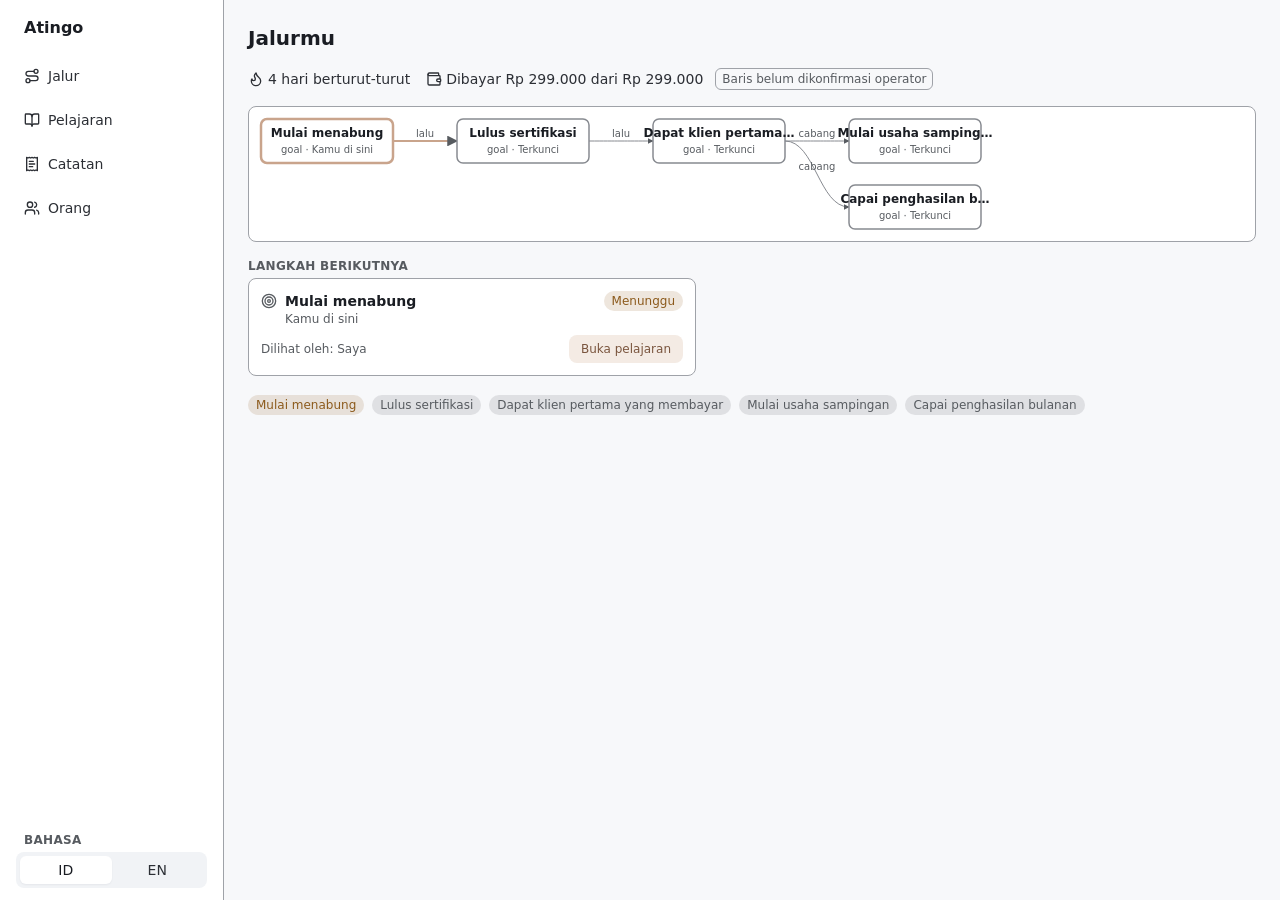
==== index.html @ 989e79dd "staging: atingo main f391da5 2026-10-19T22:36:51+07:00" ====
<!doctype html>
<html lang="id">
  <head>
    <meta charset="UTF-8" />
    <meta name="viewport" content="width=device-width, initial-scale=1.0, viewport-fit=cover" />
    <meta name="theme-color" content="#1f2226" />
    <link rel="manifest" href="/manifest.webmanifest" />
    <link rel="icon" href="/favicon.svg" type="image/svg+xml" />
    <link rel="apple-touch-icon" href="/icons/icon-192.png" />
    <title>Atingo</title>
    <script type="module" crossorigin src="/assets/index-CVxpP7HZ.js"></script>
    <link rel="stylesheet" crossorigin href="/assets/index-AgLgPzCb.css">
  </head>
  <body>
    <div id="root"></div>
  </body>
</html>
---- assets/index-AgLgPzCb.css ----
/*! tailwindcss v4.3.3 | MIT License | https://tailwindcss.com */@layer properties{@supports (((-webkit-hyphens:none)) and (not (margin-trim:inline))) or ((-moz-orient:inline) and (not (color:rgb(from red r g b)))){*,:before,:after,::backdrop{--tw-rotate-x:initial;--tw-rotate-y:initial;--tw-rotate-z:initial;--tw-skew-x:initial;--tw-skew-y:initial;--tw-pan-x:initial;--tw-pan-y:initial;--tw-pinch-zoom:initial;--tw-divide-y-reverse:0;--tw-border-style:solid;--tw-font-weight:initial;--tw-tracking:initial;--tw-ordinal:initial;--tw-slashed-zero:initial;--tw-numeric-figure:initial;--tw-numeric-spacing:initial;--tw-numeric-fraction:initial;--tw-shadow:0 0 #0000;--tw-shadow-color:initial;--tw-shadow-alpha:100%;--tw-inset-shadow:0 0 #0000;--tw-inset-shadow-color:initial;--tw-inset-shadow-alpha:100%;--tw-ring-color:initial;--tw-ring-shadow:0 0 #0000;--tw-inset-ring-color:initial;--tw-inset-ring-shadow:0 0 #0000;--tw-ring-inset:initial;--tw-ring-offset-width:0px;--tw-ring-offset-color:#fff;--tw-ring-offset-shadow:0 0 #0000;--tw-outline-style:solid;--tw-blur:initial;--tw-brightness:initial;--tw-contrast:initial;--tw-grayscale:initial;--tw-hue-rotate:initial;--tw-invert:initial;--tw-opacity:initial;--tw-saturate:initial;--tw-sepia:initial;--tw-drop-shadow:initial;--tw-drop-shadow-color:initial;--tw-drop-shadow-alpha:100%;--tw-drop-shadow-size:initial;--tw-duration:initial;--tw-translate-x:0;--tw-translate-y:0;--tw-translate-z:0}}}@layer theme{:root,:host{--font-sans:-apple-system, BlinkMacSystemFont, "Segoe UI", Roboto, "Helvetica Neue", "Noto Sans", Arial, sans-serif, "Apple Color Emoji", "Segoe UI Emoji", "Segoe UI Symbol", "Noto Color Emoji";--font-mono:ui-monospace, SFMono-Regular, Menlo, Monaco, Consolas, "Liberation Mono", "Courier New", monospace;--color-red-500:oklch(63.7% .237 25.331);--color-blue-500:oklch(62.3% .214 259.815);--color-white:#fff;--spacing:.25rem;--container-xs:20rem;--container-sm:24rem;--container-md:28rem;--container-lg:32rem;--text-xs:.75rem;--text-xs--line-height:calc(1 / .75);--text-sm:.875rem;--text-sm--line-height:calc(1.25 / .875);--text-base:1rem;--text-base--line-height: 1.5 ;--text-lg:1.125rem;--text-lg--line-height:calc(1.75 / 1.125);--text-xl:1.25rem;--text-xl--line-height:calc(1.75 / 1.25);--font-weight-normal:400;--font-weight-medium:500;--font-weight-semibold:600;--tracking-wide:.025em;--animate-pulse:pulse 2s cubic-bezier(.4, 0, .6, 1) infinite;--default-transition-duration:.15s;--default-transition-timing-function:cubic-bezier(.4, 0, .2, 1);--default-font-family:var(--font-sans);--default-mono-font-family:var(--font-mono);--color-ax-ground:var(--ax-ground);--color-ax-surface:var(--ax-surface);--color-ax-surface-2:var(--ax-surface-2);--color-ax-ink:var(--ax-ink);--color-ax-ink-2:var(--ax-ink-2);--color-ax-ink-3:var(--ax-ink-3);--color-ax-accent:var(--ax-accent);--color-ax-accent-strong:var(--ax-accent-strong);--color-ax-accent-soft:var(--ax-accent-soft);--color-ax-accent-text:var(--ax-accent-text);--color-ax-on-accent:var(--ax-on-accent);--color-ax-focus-ring:var(--ax-focus-ring);--color-ax-border:var(--ax-border);--color-ax-border-strong:var(--ax-border-strong);--color-ax-ok:var(--ax-ok);--color-ax-warn:var(--ax-warn);--color-ax-err:var(--ax-err);--color-ax-warn-tonal:var(--ax-warn-tonal);--color-ax-err-tonal:var(--ax-err-tonal);--color-ax-masked:var(--ax-masked);--radius-ax-md:var(--ax-radius-md);--radius-ax-lg:var(--ax-radius-lg);--radius-ax-xl:var(--ax-radius-xl);--radius-ax-full:var(--ax-radius-full)}}@layer base{*,:after,:before,::backdrop{box-sizing:border-box;border:0 solid;margin:0;padding:0}::file-selector-button{box-sizing:border-box;border:0 solid;margin:0;padding:0}html,:host{-webkit-text-size-adjust:100%;-moz-tab-size:4;tab-size:4;line-height:1.5;font-family:var(--default-font-family,-apple-system, BlinkMacSystemFont, "Segoe UI", Roboto, "Helvetica Neue", "Noto Sans", Arial, sans-serif, "Apple Color Emoji", "Segoe UI Emoji", "Segoe UI Symbol", "Noto Color Emoji");font-feature-settings:var(--default-font-feature-settings,normal);font-variation-settings:var(--default-font-variation-settings,normal);-webkit-tap-highlight-color:transparent}hr{height:0;color:inherit;border-top-width:1px}abbr:where([title]){-webkit-text-decoration:underline dotted;text-decoration:underline dotted}h1,h2,h3,h4,h5,h6{font-size:inherit;font-weight:inherit}a{color:inherit;-webkit-text-decoration:inherit;text-decoration:inherit}b,strong{font-weight:bolder}code,kbd,samp,pre{font-family:var(--default-mono-font-family,ui-monospace, SFMono-Regular, Menlo, Monaco, Consolas, "Liberation Mono", "Courier New", monospace);font-feature-settings:var(--default-mono-font-feature-settings,normal);font-variation-settings:var(--default-mono-font-variation-settings,normal);font-size:1em}small{font-size:80%}sub,sup{vertical-align:baseline;font-size:75%;line-height:0;position:relative}sub{bottom:-.25em}sup{top:-.5em}table{text-indent:0;border-color:inherit;border-collapse:collapse}:-moz-focusring:where(:not(iframe)){outline:auto}progress{vertical-align:baseline}summary{display:list-item}ol,ul,menu{list-style:none}img,svg,video,canvas,audio,iframe,embed,object{vertical-align:middle;display:block}img,video{max-width:100%;height:auto}button,input,select,optgroup,textarea{font:inherit;font-feature-settings:inherit;font-variation-settings:inherit;letter-spacing:inherit;color:inherit;opacity:1;background-color:#0000;border-radius:0}::file-selector-button{font:inherit;font-feature-settings:inherit;font-variation-settings:inherit;letter-spacing:inherit;color:inherit;opacity:1;background-color:#0000;border-radius:0}:where(select:is([multiple],[size])) optgroup{font-weight:bolder}:where(select:is([multiple],[size])) optgroup option{padding-inline-start:20px}::file-selector-button{margin-inline-end:4px}::placeholder{opacity:1}@supports (not ((-webkit-appearance:-apple-pay-button))) or (contain-intrinsic-size:1px){::placeholder{color:currentColor}@supports (color:color-mix(in lab,red,red)){::placeholder{color:color-mix(in oklab,currentcolor 50%,transparent)}}}textarea{resize:vertical}::-webkit-search-decoration{-webkit-appearance:none}::-webkit-date-and-time-value{min-height:1lh;text-align:inherit}::-webkit-datetime-edit{display:inline-flex}::-webkit-datetime-edit-fields-wrapper{padding:0}::-webkit-datetime-edit{padding-block:0}::-webkit-datetime-edit-year-field{padding-block:0}::-webkit-datetime-edit-month-field{padding-block:0}::-webkit-datetime-edit-day-field{padding-block:0}::-webkit-datetime-edit-hour-field{padding-block:0}::-webkit-datetime-edit-minute-field{padding-block:0}::-webkit-datetime-edit-second-field{padding-block:0}::-webkit-datetime-edit-millisecond-field{padding-block:0}::-webkit-datetime-edit-meridiem-field{padding-block:0}::-webkit-calendar-picker-indicator{line-height:1}:-moz-ui-invalid{box-shadow:none}button,input:where([type=button],[type=reset],[type=submit]){-webkit-appearance:button;-moz-appearance:button;appearance:button}::file-selector-button{-webkit-appearance:button;-moz-appearance:button;appearance:button}::-webkit-inner-spin-button{height:auto}::-webkit-outer-spin-button{height:auto}[hidden]:where(:not([hidden=until-found])){display:none!important}}@layer components;@layer utilities{.pointer-events-none{pointer-events:none}.sr-only{clip-path:inset(50%);white-space:nowrap;border-width:0;width:1px;height:1px;margin:-1px;padding:0;position:absolute;overflow:hidden}.absolute{position:absolute}.fixed{position:fixed}.relative{position:relative}.static{position:static}.inset-0{top:0;right:0;bottom:0;left:0}.inset-x-0{inset-inline:0}.inset-y-0{inset-block:0}.top-4{top:calc(var(--spacing) * 4)}.right-0{right:0}.right-1\.5{right:calc(var(--spacing) * 1.5)}.right-2{right:calc(var(--spacing) * 2)}.right-4{right:calc(var(--spacing) * 4)}.bottom-0{bottom:0}.left-2{left:calc(var(--spacing) * 2)}.z-\[998\]{z-index:998}.z-\[999\]{z-index:999}.z-\[1000\]{z-index:1000}.z-\[1100\]{z-index:1100}.container{width:100%}@media (min-width:40rem){.container{max-width:40rem}}@media (min-width:48rem){.container{max-width:48rem}}@media (min-width:64rem){.container{max-width:64rem}}@media (min-width:80rem){.container{max-width:80rem}}@media (min-width:96rem){.container{max-width:96rem}}.m-0{margin:0}.-mx-1{margin-inline:calc(var(--spacing) * -1)}.my-1{margin-block:var(--spacing)}.mt-0\.5{margin-top:calc(var(--spacing) * .5)}.mt-2{margin-top:calc(var(--spacing) * 2)}.mt-3{margin-top:calc(var(--spacing) * 3)}.mt-auto{margin-top:auto}.mb-1{margin-bottom:var(--spacing)}.mb-2{margin-bottom:calc(var(--spacing) * 2)}.mb-3{margin-bottom:calc(var(--spacing) * 3)}.ml-2{margin-left:calc(var(--spacing) * 2)}.ml-auto{margin-left:auto}.block{display:block}.contents{display:contents}.flex{display:flex}.grid{display:grid}.inline-flex{display:inline-flex}.table{display:table}.size-6{width:calc(var(--spacing) * 6);height:calc(var(--spacing) * 6)}.h-2{height:calc(var(--spacing) * 2)}.h-3{height:calc(var(--spacing) * 3)}.h-3\.5{height:calc(var(--spacing) * 3.5)}.h-4{height:calc(var(--spacing) * 4)}.h-5{height:calc(var(--spacing) * 5)}.h-6{height:calc(var(--spacing) * 6)}.h-7{height:calc(var(--spacing) * 7)}.h-8{height:calc(var(--spacing) * 8)}.h-10{height:calc(var(--spacing) * 10)}.h-\[var\(--ax-control-h\)\]{height:var(--ax-control-h)}.h-\[var\(--ax-control-h-lg\)\]{height:var(--ax-control-h-lg)}.h-\[var\(--ax-control-h-sm\)\]{height:var(--ax-control-h-sm)}.h-auto{height:auto}.h-dvh{height:100dvh}.h-full{height:100%}.h-px{height:1px}.max-h-64{max-height:calc(var(--spacing) * 64)}.max-h-96{max-height:calc(var(--spacing) * 96)}.max-h-\[70dvh\]{max-height:70dvh}.max-h-\[85dvh\]{max-height:85dvh}.min-h-0{min-height:0}.min-h-8{min-height:calc(var(--spacing) * 8)}.min-h-10{min-height:calc(var(--spacing) * 10)}.min-h-12{min-height:calc(var(--spacing) * 12)}.min-h-14{min-height:calc(var(--spacing) * 14)}.w-1\/2{width:50%}.w-1\/3{width:33.3333%}.w-2{width:calc(var(--spacing) * 2)}.w-3{width:calc(var(--spacing) * 3)}.w-3\.5{width:calc(var(--spacing) * 3.5)}.w-4{width:calc(var(--spacing) * 4)}.w-5{width:calc(var(--spacing) * 5)}.w-7{width:calc(var(--spacing) * 7)}.w-8{width:calc(var(--spacing) * 8)}.w-10{width:calc(var(--spacing) * 10)}.w-11{width:calc(var(--spacing) * 11)}.w-32{width:calc(var(--spacing) * 32)}.w-56{width:calc(var(--spacing) * 56)}.w-\[400px\]{width:400px}.w-\[420px\]{width:420px}.w-\[var\(--ax-control-h\)\]{width:var(--ax-control-h)}.w-\[var\(--ax-control-h-sm\)\]{width:var(--ax-control-h-sm)}.w-fit{width:fit-content}.w-full{width:100%}.max-w-\[85vw\]{max-width:85vw}.max-w-full{max-width:100%}.max-w-lg{max-width:var(--container-lg)}.max-w-md{max-width:var(--container-md)}.max-w-none{max-width:none}.max-w-sm{max-width:var(--container-sm)}.max-w-xs{max-width:var(--container-xs)}.min-w-0{min-width:0}.min-w-12{min-width:calc(var(--spacing) * 12)}.min-w-\[8rem\]{min-width:8rem}.min-w-\[10rem\]{min-width:10rem}.min-w-\[80px\]{min-width:80px}.min-w-\[640px\]{min-width:640px}.flex-1{flex:1}.shrink-0{flex-shrink:0}.border-collapse{border-collapse:collapse}.transform{transform:var(--tw-rotate-x,) var(--tw-rotate-y,) var(--tw-rotate-z,) var(--tw-skew-x,) var(--tw-skew-y,)}.animate-pulse{animation:var(--animate-pulse)}.cursor-default{cursor:default}.cursor-pointer{cursor:pointer}.touch-pan-y{--tw-pan-y:pan-y;touch-action:var(--tw-pan-x,) var(--tw-pan-y,) var(--tw-pinch-zoom,)}.resize{resize:both}.list-decimal{list-style-type:decimal}.list-disc{list-style-type:disc}.list-none{list-style-type:none}.grid-cols-1{grid-template-columns:repeat(1,minmax(0,1fr))}.grid-cols-2{grid-template-columns:repeat(2,minmax(0,1fr))}.grid-cols-\[max-content_1fr\]{grid-template-columns:max-content 1fr}.flex-col{flex-direction:column}.flex-row{flex-direction:row}.flex-wrap{flex-wrap:wrap}.items-baseline{align-items:baseline}.items-center{align-items:center}.items-start{align-items:flex-start}.justify-between{justify-content:space-between}.justify-center{justify-content:center}.justify-end{justify-content:flex-end}.gap-0\.5{gap:calc(var(--spacing) * .5)}.gap-1{gap:var(--spacing)}.gap-2{gap:calc(var(--spacing) * 2)}.gap-3{gap:calc(var(--spacing) * 3)}.gap-4{gap:calc(var(--spacing) * 4)}.gap-x-2{column-gap:calc(var(--spacing) * 2)}.gap-x-3{column-gap:calc(var(--spacing) * 3)}.gap-x-4{column-gap:calc(var(--spacing) * 4)}.gap-y-1{row-gap:var(--spacing)}:where(.divide-y>:not(:last-child)){--tw-divide-y-reverse:0;border-bottom-style:var(--tw-border-style);border-top-style:var(--tw-border-style);border-top-width:calc(1px * var(--tw-divide-y-reverse));border-bottom-width:calc(1px * calc(1 - var(--tw-divide-y-reverse)))}:where(.divide-ax-border>:not(:last-child)){border-color:var(--color-ax-border)}.self-start{align-self:flex-start}.truncate{text-overflow:ellipsis;white-space:nowrap;overflow:hidden}.overflow-auto{overflow:auto}.overflow-hidden{overflow:hidden}.overflow-x-auto{overflow-x:auto}.overflow-y-auto{overflow-y:auto}.rounded-ax-full{border-radius:var(--radius-ax-full)}.rounded-ax-lg{border-radius:var(--radius-ax-lg)}.rounded-ax-md{border-radius:var(--radius-ax-md)}.rounded-ax-xl{border-radius:var(--radius-ax-xl)}.rounded-full{border-radius:3.40282e38px}.rounded-t-ax-xl{border-top-left-radius:var(--radius-ax-xl);border-top-right-radius:var(--radius-ax-xl)}.border{border-style:var(--tw-border-style);border-width:1px}.border-2{border-style:var(--tw-border-style);border-width:2px}.border-t{border-top-style:var(--tw-border-style);border-top-width:1px}.border-r{border-right-style:var(--tw-border-style);border-right-width:1px}.border-b{border-bottom-style:var(--tw-border-style);border-bottom-width:1px}.border-l{border-left-style:var(--tw-border-style);border-left-width:1px}.border-dashed{--tw-border-style:dashed;border-style:dashed}.border-ax-accent{border-color:var(--color-ax-accent)}.border-ax-border{border-color:var(--color-ax-border)}.border-ax-border-strong{border-color:var(--color-ax-border-strong)}.border-ax-err{border-color:var(--color-ax-err)}.border-ax-ok{border-color:var(--color-ax-ok)}.border-ax-warn{border-color:var(--color-ax-warn)}.border-transparent{border-color:#0000}.bg-ax-accent{background-color:var(--color-ax-accent)}.bg-ax-accent-soft{background-color:var(--color-ax-accent-soft)}.bg-ax-border{background-color:var(--color-ax-border)}.bg-ax-err{background-color:var(--color-ax-err)}.bg-ax-err-tonal{background-color:var(--color-ax-err-tonal)}.bg-ax-err\/15{background-color:var(--color-ax-err)}@supports (color:color-mix(in lab,red,red)){.bg-ax-err\/15{background-color:color-mix(in oklab,var(--color-ax-err) 15%,transparent)}}.bg-ax-ground{background-color:var(--color-ax-ground)}.bg-ax-ink,.bg-ax-ink\/40{background-color:var(--color-ax-ink)}@supports (color:color-mix(in lab,red,red)){.bg-ax-ink\/40{background-color:color-mix(in oklab,var(--color-ax-ink) 40%,transparent)}}.bg-ax-masked\/15{background-color:var(--color-ax-masked)}@supports (color:color-mix(in lab,red,red)){.bg-ax-masked\/15{background-color:color-mix(in oklab,var(--color-ax-masked) 15%,transparent)}}.bg-ax-ok\/15{background-color:var(--color-ax-ok)}@supports (color:color-mix(in lab,red,red)){.bg-ax-ok\/15{background-color:color-mix(in oklab,var(--color-ax-ok) 15%,transparent)}}.bg-ax-surface{background-color:var(--color-ax-surface)}.bg-ax-surface-2{background-color:var(--color-ax-surface-2)}.bg-ax-warn-tonal{background-color:var(--color-ax-warn-tonal)}.bg-ax-warn\/15{background-color:var(--color-ax-warn)}@supports (color:color-mix(in lab,red,red)){.bg-ax-warn\/15{background-color:color-mix(in oklab,var(--color-ax-warn) 15%,transparent)}}.bg-blue-500{background-color:var(--color-blue-500)}.bg-red-500{background-color:var(--color-red-500)}.bg-transparent{background-color:#0000}.fill-ax-accent{fill:var(--color-ax-accent)}.fill-ax-border-strong{fill:var(--color-ax-border-strong)}.fill-ax-ink{fill:var(--color-ax-ink)}.fill-ax-ink-2{fill:var(--color-ax-ink-2)}.fill-ax-ink-3{fill:var(--color-ax-ink-3)}.fill-ax-surface{fill:var(--color-ax-surface)}.fill-current{fill:currentColor}.fill-none{fill:none}.stroke-ax-accent{stroke:var(--color-ax-accent)}.stroke-ax-border{stroke:var(--color-ax-border)}.stroke-ax-border-strong{stroke:var(--color-ax-border-strong)}.stroke-ax-ink-2{stroke:var(--color-ax-ink-2)}.stroke-ax-ink-3{stroke:var(--color-ax-ink-3)}.object-cover{object-fit:cover}.p-0{padding:0}.p-0\.5{padding:calc(var(--spacing) * .5)}.p-1{padding:var(--spacing)}.p-2{padding:calc(var(--spacing) * 2)}.p-3{padding:calc(var(--spacing) * 3)}.p-4{padding:calc(var(--spacing) * 4)}.p-6{padding:calc(var(--spacing) * 6)}.px-1{padding-inline:var(--spacing)}.px-1\.5{padding-inline:calc(var(--spacing) * 1.5)}.px-2{padding-inline:calc(var(--spacing) * 2)}.px-3{padding-inline:calc(var(--spacing) * 3)}.px-4{padding-inline:calc(var(--spacing) * 4)}.px-6{padding-inline:calc(var(--spacing) * 6)}.py-0\.5{padding-block:calc(var(--spacing) * .5)}.py-1{padding-block:var(--spacing)}.py-1\.5{padding-block:calc(var(--spacing) * 1.5)}.py-2{padding-block:calc(var(--spacing) * 2)}.py-6{padding-block:calc(var(--spacing) * 6)}.pt-1{padding-top:var(--spacing)}.pt-2{padding-top:calc(var(--spacing) * 2)}.pt-\[env\(safe-area-inset-top\)\]{padding-top:env(safe-area-inset-top)}.pr-2{padding-right:calc(var(--spacing) * 2)}.pr-8{padding-right:calc(var(--spacing) * 8)}.pr-11{padding-right:calc(var(--spacing) * 11)}.pr-20{padding-right:calc(var(--spacing) * 20)}.pb-4{padding-bottom:calc(var(--spacing) * 4)}.pb-\[env\(safe-area-inset-bottom\)\]{padding-bottom:env(safe-area-inset-bottom)}.pl-2{padding-left:calc(var(--spacing) * 2)}.pl-3{padding-left:calc(var(--spacing) * 3)}.pl-5{padding-left:calc(var(--spacing) * 5)}.pl-8{padding-left:calc(var(--spacing) * 8)}.text-center{text-align:center}.text-left{text-align:left}.text-right{text-align:right}.font-mono{font-family:var(--font-mono)}.text-base{font-size:var(--text-base);line-height:var(--tw-leading,var(--text-base--line-height))}.text-lg{font-size:var(--text-lg);line-height:var(--tw-leading,var(--text-lg--line-height))}.text-sm{font-size:var(--text-sm);line-height:var(--tw-leading,var(--text-sm--line-height))}.text-xl{font-size:var(--text-xl);line-height:var(--tw-leading,var(--text-xl--line-height))}.text-xs{font-size:var(--text-xs);line-height:var(--tw-leading,var(--text-xs--line-height))}.text-\[9px\]{font-size:9px}.text-\[10px\]{font-size:10px}.font-medium{--tw-font-weight:var(--font-weight-medium);font-weight:var(--font-weight-medium)}.font-normal{--tw-font-weight:var(--font-weight-normal);font-weight:var(--font-weight-normal)}.font-semibold{--tw-font-weight:var(--font-weight-semibold);font-weight:var(--font-weight-semibold)}.tracking-wide{--tw-tracking:var(--tracking-wide);letter-spacing:var(--tracking-wide)}.break-words{overflow-wrap:break-word}.break-all{word-break:break-all}.whitespace-nowrap{white-space:nowrap}.text-ax-accent{color:var(--color-ax-accent)}.text-ax-accent-text{color:var(--color-ax-accent-text)}.text-ax-err{color:var(--color-ax-err)}.text-ax-ground{color:var(--color-ax-ground)}.text-ax-ink{color:var(--color-ax-ink)}.text-ax-ink-2{color:var(--color-ax-ink-2)}.text-ax-ink-3{color:var(--color-ax-ink-3)}.text-ax-masked{color:var(--color-ax-masked)}.text-ax-ok{color:var(--color-ax-ok)}.text-ax-on-accent{color:var(--color-ax-on-accent)}.text-ax-warn{color:var(--color-ax-warn)}.text-white{color:var(--color-white)}.uppercase{text-transform:uppercase}.tabular-nums{--tw-numeric-spacing:tabular-nums;font-variant-numeric:var(--tw-ordinal,) var(--tw-slashed-zero,) var(--tw-numeric-figure,) var(--tw-numeric-spacing,) var(--tw-numeric-fraction,)}.line-through{text-decoration-line:line-through}.underline{text-decoration-line:underline}.underline-offset-4{text-underline-offset:4px}.accent-\[var\(--ax-accent\)\]{accent-color:var(--ax-accent)}.opacity-50{opacity:.5}.opacity-60{opacity:.6}.opacity-100{opacity:1}.shadow-\[var\(--ax-shadow-md\)\]{--tw-shadow:var(--ax-shadow-md);box-shadow:var(--tw-inset-shadow),var(--tw-inset-ring-shadow),var(--tw-ring-offset-shadow),var(--tw-ring-shadow),var(--tw-shadow)}.shadow-\[var\(--ax-shadow-sm\)\]{--tw-shadow:var(--ax-shadow-sm);box-shadow:var(--tw-inset-shadow),var(--tw-inset-ring-shadow),var(--tw-ring-offset-shadow),var(--tw-ring-shadow),var(--tw-shadow)}.shadow-xl{--tw-shadow:0 20px 25px -5px var(--tw-shadow-color,#0000001a), 0 8px 10px -6px var(--tw-shadow-color,#0000001a);box-shadow:var(--tw-inset-shadow),var(--tw-inset-ring-shadow),var(--tw-ring-offset-shadow),var(--tw-ring-shadow),var(--tw-shadow)}.ring{--tw-ring-shadow:var(--tw-ring-inset,) 0 0 0 calc(1px + var(--tw-ring-offset-width)) var(--tw-ring-color,currentcolor);box-shadow:var(--tw-inset-shadow),var(--tw-inset-ring-shadow),var(--tw-ring-offset-shadow),var(--tw-ring-shadow),var(--tw-shadow)}.outline{outline-style:var(--tw-outline-style);outline-width:1px}.blur{--tw-blur:blur(8px);filter:var(--tw-blur,) var(--tw-brightness,) var(--tw-contrast,) var(--tw-grayscale,) var(--tw-hue-rotate,) var(--tw-invert,) var(--tw-saturate,) var(--tw-sepia,) var(--tw-drop-shadow,)}.filter{filter:var(--tw-blur,) var(--tw-brightness,) var(--tw-contrast,) var(--tw-grayscale,) var(--tw-hue-rotate,) var(--tw-invert,) var(--tw-saturate,) var(--tw-sepia,) var(--tw-drop-shadow,)}.transition{transition-property:color,background-color,border-color,outline-color,text-decoration-color,fill,stroke,--tw-gradient-from,--tw-gradient-via,--tw-gradient-to,opacity,box-shadow,transform,translate,scale,rotate,filter,-webkit-backdrop-filter,backdrop-filter,display,content-visibility,overlay,pointer-events;transition-timing-function:var(--tw-ease,var(--default-transition-timing-function));transition-duration:var(--tw-duration,var(--default-transition-duration))}.transition-colors{transition-property:color,background-color,border-color,outline-color,text-decoration-color,fill,stroke,--tw-gradient-from,--tw-gradient-via,--tw-gradient-to;transition-timing-function:var(--tw-ease,var(--default-transition-timing-function));transition-duration:var(--tw-duration,var(--default-transition-duration))}.transition-opacity{transition-property:opacity;transition-timing-function:var(--tw-ease,var(--default-transition-timing-function));transition-duration:var(--tw-duration,var(--default-transition-duration))}.transition-transform{transition-property:transform,translate,scale,rotate;transition-timing-function:var(--tw-ease,var(--default-transition-timing-function));transition-duration:var(--tw-duration,var(--default-transition-duration))}.duration-200{--tw-duration:.2s;transition-duration:.2s}.outline-none{--tw-outline-style:none;outline-style:none}.select-none{-webkit-user-select:none;user-select:none}.placeholder\:text-ax-ink-3::placeholder{color:var(--color-ax-ink-3)}.last\:border-0:last-child{border-style:var(--tw-border-style);border-width:0}@media (hover:hover){.hover\:bg-ax-accent-strong:hover{background-color:var(--color-ax-accent-strong)}.hover\:bg-ax-border:hover{background-color:var(--color-ax-border)}.hover\:bg-ax-surface-2:hover{background-color:var(--color-ax-surface-2)}.hover\:text-ax-ink:hover{color:var(--color-ax-ink)}.hover\:underline:hover{text-decoration-line:underline}.hover\:opacity-90:hover{opacity:.9}.hover\:brightness-95:hover{--tw-brightness:brightness(95%);filter:var(--tw-blur,) var(--tw-brightness,) var(--tw-contrast,) var(--tw-grayscale,) var(--tw-hue-rotate,) var(--tw-invert,) var(--tw-saturate,) var(--tw-sepia,) var(--tw-drop-shadow,)}}.focus\:bg-ax-err\/10:focus{background-color:var(--color-ax-err)}@supports (color:color-mix(in lab,red,red)){.focus\:bg-ax-err\/10:focus{background-color:color-mix(in oklab,var(--color-ax-err) 10%,transparent)}}.focus\:bg-ax-surface-2:focus{background-color:var(--color-ax-surface-2)}.focus\:outline-none:focus{--tw-outline-style:none;outline-style:none}.focus-visible\:ring-2:focus-visible{--tw-ring-shadow:var(--tw-ring-inset,) 0 0 0 calc(2px + var(--tw-ring-offset-width)) var(--tw-ring-color,currentcolor);box-shadow:var(--tw-inset-shadow),var(--tw-inset-ring-shadow),var(--tw-ring-offset-shadow),var(--tw-ring-shadow),var(--tw-shadow)}.focus-visible\:ring-ax-focus-ring:focus-visible{--tw-ring-color:var(--color-ax-focus-ring)}.focus-visible\:ring-offset-2:focus-visible{--tw-ring-offset-width:2px;--tw-ring-offset-shadow:var(--tw-ring-inset,) 0 0 0 var(--tw-ring-offset-width) var(--tw-ring-offset-color)}.focus-visible\:outline:focus-visible{outline-style:var(--tw-outline-style);outline-width:1px}.focus-visible\:outline-2:focus-visible{outline-style:var(--tw-outline-style);outline-width:2px}.focus-visible\:outline-none:focus-visible{--tw-outline-style:none;outline-style:none}.active\:bg-ax-accent-strong:active{background-color:var(--color-ax-accent-strong)}.active\:brightness-90:active{--tw-brightness:brightness(90%);filter:var(--tw-blur,) var(--tw-brightness,) var(--tw-contrast,) var(--tw-grayscale,) var(--tw-hue-rotate,) var(--tw-invert,) var(--tw-saturate,) var(--tw-sepia,) var(--tw-drop-shadow,)}.disabled\:pointer-events-none:disabled{pointer-events:none}.disabled\:cursor-not-allowed:disabled{cursor:not-allowed}.disabled\:opacity-40:disabled{opacity:.4}.disabled\:opacity-50:disabled{opacity:.5}.disabled\:opacity-60:disabled{opacity:.6}.aria-checked\:border-ax-accent[aria-checked=true]{border-color:var(--color-ax-accent)}.aria-checked\:bg-ax-accent-soft[aria-checked=true]{background-color:var(--color-ax-accent-soft)}.aria-checked\:text-ax-accent[aria-checked=true]{color:var(--color-ax-accent)}.aria-\[current\=true\]\:bg-ax-surface-2[aria-current=true]{background-color:var(--color-ax-surface-2)}.data-\[disabled\]\:pointer-events-none[data-disabled]{pointer-events:none}.data-\[disabled\]\:opacity-50[data-disabled]{opacity:.5}.data-\[state\=active\]\:bg-ax-surface[data-state=active]{background-color:var(--color-ax-surface)}.data-\[state\=active\]\:text-ax-ink[data-state=active]{color:var(--color-ax-ink)}.data-\[state\=active\]\:shadow-\[var\(--ax-shadow-sm\)\][data-state=active]{--tw-shadow:var(--ax-shadow-sm);box-shadow:var(--tw-inset-shadow),var(--tw-inset-ring-shadow),var(--tw-ring-offset-shadow),var(--tw-ring-shadow),var(--tw-shadow)}.data-\[state\=checked\]\:translate-x-5[data-state=checked]{--tw-translate-x:calc(var(--spacing) * 5);translate:var(--tw-translate-x) var(--tw-translate-y)}.data-\[state\=checked\]\:bg-ax-accent[data-state=checked]{background-color:var(--color-ax-accent)}.data-\[state\=unchecked\]\:translate-x-0[data-state=unchecked]{--tw-translate-x:0px;translate:var(--tw-translate-x) var(--tw-translate-y)}.data-\[state\=unchecked\]\:bg-ax-border-strong[data-state=unchecked]{background-color:var(--color-ax-border-strong)}@media (min-width:40rem){.sm\:grid-cols-2{grid-template-columns:repeat(2,minmax(0,1fr))}.sm\:grid-cols-4{grid-template-columns:repeat(4,minmax(0,1fr))}}.\[\&\:focus-visible\>rect\]\:stroke-ax-focus-ring:focus-visible>rect{stroke:var(--color-ax-focus-ring)}.\[\&\:focus-visible\>rect\]\:stroke-\[3\]:focus-visible>rect{stroke-width:3px}}:root{--ax-graphite-1:#f7f8fa;--ax-graphite-2:#f1f3f6;--ax-graphite-3:#e0e3e6;--ax-graphite-4:#cdcfd4;--ax-graphite-5:#b7babe;--ax-graphite-6:#9fa2a8;--ax-graphite-7:#878a90;--ax-graphite-8:#6f7278;--ax-graphite-9:#575b60;--ax-graphite-10:#41444a;--ax-graphite-11:#2c2f35;--ax-graphite-12:#1a1d23;--ax-clay-1:#fff;--ax-clay-2:#fbf7f3;--ax-clay-3:#f4ebe4;--ax-clay-4:#f0e1d7;--ax-clay-5:#e7d4c6;--ax-clay-6:#cdb8a9;--ax-clay-7:#ae9788;--ax-clay-8:#a28776;--ax-clay-9:#c9a48c;--ax-clay-10:#ac856c;--ax-clay-11:#7a553e;--ax-clay-12:#4a3225;--ax-stone-1:var(--ax-graphite-1);--ax-stone-2:var(--ax-graphite-2);--ax-stone-3:var(--ax-graphite-3);--ax-stone-4:var(--ax-graphite-4);--ax-stone-5:var(--ax-graphite-5);--ax-stone-6:var(--ax-graphite-6);--ax-stone-7:var(--ax-graphite-7);--ax-stone-8:var(--ax-graphite-8);--ax-stone-9:var(--ax-graphite-9);--ax-stone-10:var(--ax-graphite-10);--ax-stone-11:var(--ax-graphite-11);--ax-stone-12:var(--ax-graphite-12);--ax-verdigris-1:var(--ax-clay-1);--ax-verdigris-2:var(--ax-clay-2);--ax-verdigris-3:var(--ax-clay-3);--ax-verdigris-4:var(--ax-clay-4);--ax-verdigris-5:var(--ax-clay-5);--ax-verdigris-6:var(--ax-clay-6);--ax-verdigris-7:var(--ax-clay-7);--ax-verdigris-8:var(--ax-clay-8);--ax-verdigris-9:var(--ax-clay-9);--ax-verdigris-10:var(--ax-clay-10);--ax-verdigris-11:var(--ax-clay-11);--ax-verdigris-12:var(--ax-clay-12);--ax-chart-1:#e69f00;--ax-chart-2:#0072b2;--ax-chart-3:#009e73;--ax-chart-4:#d55e00;--ax-chart-5:#56b4e9;--ax-chart-6:#cc79a7;--ax-chart-7:#f0e442;--ax-chart-8:var(--ax-graphite-12);--ax-ok:#3d7a52;--ax-warn:#8c5a1c;--ax-err:#a83c3c;--ax-info:#3e5f8a;--ax-ok-tonal:#daf2e0;--ax-warn-tonal:#fce7d3;--ax-err-tonal:#ffe3e0;--ax-info-tonal:#dcedff;--ax-ground:var(--ax-graphite-1);--ax-surface:#fff;--ax-surface-2:var(--ax-graphite-2);--ax-ink:var(--ax-graphite-12);--ax-ink-2:var(--ax-graphite-11);--ax-ink-3:var(--ax-graphite-9);--ax-accent:var(--ax-clay-9);--ax-accent-strong:var(--ax-clay-10);--ax-accent-soft:var(--ax-clay-3);--ax-accent-text:var(--ax-clay-11);--ax-on-accent:var(--ax-graphite-12);--ax-focus-ring:var(--ax-clay-8);--ax-border:var(--ax-graphite-6);--ax-border-strong:var(--ax-graphite-7);--ax-shadow-sm:0 1px 2px hsl(from var(--ax-ink) h s l / 5%);--ax-shadow-md:0 4px 12px hsl(from var(--ax-ink) h s l / 7%);--ax-gate:#8c5a1c;--ax-masked:var(--ax-graphite-9);--ax-tripped:#a83c3c;--ax-radius-sm:4px;--ax-radius-md:6px;--ax-radius-lg:8px;--ax-radius-xl:12px;--ax-radius-2xl:16px;--ax-radius-full:9999px;--ax-radius-bubble:18px 18px 6px 18px;--ax-space-1:4px;--ax-space-2:8px;--ax-space-3:12px;--ax-space-4:16px;--ax-space-5:20px;--ax-space-6:24px;--ax-space-8:32px;--ax-control-h:36px;--ax-control-h-sm:28px;--ax-control-h-lg:40px;--ax-font-ui:"Geist", ui-sans-serif, system-ui, -apple-system, "Segoe UI", sans-serif;--ax-font-mono:"Geist Mono", ui-monospace, "SFMono-Regular", Menlo, monospace;--ax-font-serif:"Source Serif 4", ui-serif, Georgia, serif;--ax-motion-fast:.1s;--ax-motion-base:.2s;--ax-motion-slow:.3s;--ax-ease:cubic-bezier(.4, 0, .2, 1)}@media (prefers-color-scheme:dark){:root:not([data-theme=light]){--ax-graphite-1:#121419;--ax-graphite-2:#181b21;--ax-graphite-3:#25282e;--ax-graphite-4:#34373e;--ax-graphite-5:#46494f;--ax-graphite-6:#595d63;--ax-graphite-7:#6f7278;--ax-graphite-8:#86888e;--ax-graphite-9:#9da0a5;--ax-graphite-10:#b6b8bd;--ax-graphite-11:#ced0d5;--ax-graphite-12:#e6e8ec;--ax-clay-1:#080808;--ax-clay-2:#181514;--ax-clay-3:#2a231f;--ax-clay-4:#3d312a;--ax-clay-5:#513f33;--ax-clay-6:#664e3d;--ax-clay-7:#7b5e48;--ax-clay-8:#917056;--ax-clay-9:#a88468;--ax-clay-10:#c09d83;--ax-clay-11:#d9b9a3;--ax-clay-12:#f2d5c2;--ax-ok:#87bc97;--ax-warn:#cc9e6e;--ax-err:#ea8782;--ax-info:#82a1c9;--ax-ok-tonal:#1b2b20;--ax-warn-tonal:#302416;--ax-err-tonal:#34211f;--ax-info-tonal:#1c2735;--ax-ground:var(--ax-graphite-1);--ax-surface:var(--ax-graphite-2);--ax-surface-2:var(--ax-graphite-3);--ax-ink:var(--ax-graphite-12);--ax-ink-2:var(--ax-graphite-11);--ax-ink-3:var(--ax-graphite-9);--ax-accent:var(--ax-clay-9);--ax-accent-strong:var(--ax-clay-10);--ax-accent-soft:var(--ax-clay-3);--ax-accent-text:var(--ax-clay-11);--ax-on-accent:var(--ax-graphite-1);--ax-focus-ring:var(--ax-clay-8);--ax-border:var(--ax-graphite-6);--ax-border-strong:var(--ax-graphite-7);--ax-shadow-sm:0 1px 2px #0006;--ax-shadow-md:0 4px 16px #00000080}}:root[data-theme=dark]{--ax-graphite-1:#121419;--ax-graphite-2:#181b21;--ax-graphite-3:#25282e;--ax-graphite-4:#34373e;--ax-graphite-5:#46494f;--ax-graphite-6:#595d63;--ax-graphite-7:#6f7278;--ax-graphite-8:#86888e;--ax-graphite-9:#9da0a5;--ax-graphite-10:#b6b8bd;--ax-graphite-11:#ced0d5;--ax-graphite-12:#e6e8ec;--ax-clay-1:#080808;--ax-clay-2:#181514;--ax-clay-3:#2a231f;--ax-clay-4:#3d312a;--ax-clay-5:#513f33;--ax-clay-6:#664e3d;--ax-clay-7:#7b5e48;--ax-clay-8:#917056;--ax-clay-9:#a88468;--ax-clay-10:#c09d83;--ax-clay-11:#d9b9a3;--ax-clay-12:#f2d5c2;--ax-ok:#87bc97;--ax-warn:#cc9e6e;--ax-err:#ea8782;--ax-info:#82a1c9;--ax-ok-tonal:#1b2b20;--ax-warn-tonal:#302416;--ax-err-tonal:#34211f;--ax-info-tonal:#1c2735;--ax-ground:var(--ax-graphite-1);--ax-surface:var(--ax-graphite-2);--ax-surface-2:var(--ax-graphite-3);--ax-ink:var(--ax-graphite-12);--ax-ink-2:var(--ax-graphite-11);--ax-ink-3:var(--ax-graphite-9);--ax-accent:var(--ax-clay-9);--ax-accent-strong:var(--ax-clay-10);--ax-accent-soft:var(--ax-clay-3);--ax-accent-text:var(--ax-clay-11);--ax-on-accent:var(--ax-graphite-1);--ax-focus-ring:var(--ax-clay-8);--ax-border:var(--ax-graphite-6);--ax-border-strong:var(--ax-graphite-7);--ax-shadow-sm:0 1px 2px #0006;--ax-shadow-md:0 4px 16px #00000080}:root[data-theme=light]{--ax-graphite-1:#f7f8fa;--ax-graphite-2:#f1f3f6;--ax-graphite-3:#e0e3e6;--ax-graphite-4:#cdcfd4;--ax-graphite-5:#b7babe;--ax-graphite-6:#9fa2a8;--ax-graphite-7:#878a90;--ax-graphite-8:#6f7278;--ax-graphite-9:#575b60;--ax-graphite-10:#41444a;--ax-graphite-11:#2c2f35;--ax-graphite-12:#1a1d23;--ax-clay-1:#fff;--ax-clay-2:#fbf7f3;--ax-clay-3:#f4ebe4;--ax-clay-4:#f0e1d7;--ax-clay-5:#e7d4c6;--ax-clay-6:#cdb8a9;--ax-clay-7:#ae9788;--ax-clay-8:#a28776;--ax-clay-9:#c9a48c;--ax-clay-10:#ac856c;--ax-clay-11:#7a553e;--ax-clay-12:#4a3225;--ax-ok:#3d7a52;--ax-warn:#8c5a1c;--ax-err:#a83c3c;--ax-info:#3e5f8a;--ax-ok-tonal:#daf2e0;--ax-warn-tonal:#fce7d3;--ax-err-tonal:#ffe3e0;--ax-info-tonal:#dcedff;--ax-ground:var(--ax-graphite-1);--ax-surface:#fff;--ax-surface-2:var(--ax-graphite-2);--ax-ink:var(--ax-graphite-12);--ax-ink-2:var(--ax-graphite-11);--ax-ink-3:var(--ax-graphite-9);--ax-accent:var(--ax-clay-9);--ax-accent-strong:var(--ax-clay-10);--ax-accent-soft:var(--ax-clay-3);--ax-accent-text:var(--ax-clay-11);--ax-on-accent:var(--ax-graphite-12);--ax-focus-ring:var(--ax-clay-8);--ax-border:var(--ax-graphite-6);--ax-border-strong:var(--ax-graphite-7);--ax-shadow-sm:0 1px 2px hsl(from var(--ax-ink) h s l / 5%);--ax-shadow-md:0 4px 12px hsl(from var(--ax-ink) h s l / 7%)}:root[data-contrast=high]{--ax-ink-2:var(--ax-graphite-12);--ax-accent-text:var(--ax-clay-12);--ax-border:var(--ax-graphite-8);--ax-border-strong:var(--ax-graphite-9)}@media (prefers-reduced-motion:reduce){*,:before,:after{scroll-behavior:auto!important;transition-duration:.001ms!important;animation-duration:.001ms!important;animation-iteration-count:1!important}}:root{--ax-safe-top:env(safe-area-inset-top,0px);--ax-safe-right:env(safe-area-inset-right,0px);--ax-safe-bottom:env(safe-area-inset-bottom,0px);--ax-safe-left:env(safe-area-inset-left,0px)}html,body,#root{height:100%}body{background:var(--ax-ground);color:var(--ax-ink);font-family:var(--ax-font-ui);-webkit-font-smoothing:antialiased;margin:0;font-size:15px;line-height:1.6}*{border-color:var(--ax-border)}.ax-user-bubble{border-radius:var(--ax-radius-bubble)}::selection{background:var(--ax-accent-soft)}button,input,textarea,select{font-family:inherit}@property --tw-rotate-x{syntax:"*";inherits:false}@property --tw-rotate-y{syntax:"*";inherits:false}@property --tw-rotate-z{syntax:"*";inherits:false}@property --tw-skew-x{syntax:"*";inherits:false}@property --tw-skew-y{syntax:"*";inherits:false}@property --tw-pan-x{syntax:"*";inherits:false}@property --tw-pan-y{syntax:"*";inherits:false}@property --tw-pinch-zoom{syntax:"*";inherits:false}@property --tw-divide-y-reverse{syntax:"*";inherits:false;initial-value:0}@property --tw-border-style{syntax:"*";inherits:false;initial-value:solid}@property --tw-font-weight{syntax:"*";inherits:false}@property --tw-tracking{syntax:"*";inherits:false}@property --tw-ordinal{syntax:"*";inherits:false}@property --tw-slashed-zero{syntax:"*";inherits:false}@property --tw-numeric-figure{syntax:"*";inherits:false}@property --tw-numeric-spacing{syntax:"*";inherits:false}@property --tw-numeric-fraction{syntax:"*";inherits:false}@property --tw-shadow{syntax:"*";inherits:false;initial-value:0 0 #0000}@property --tw-shadow-color{syntax:"*";inherits:false}@property --tw-shadow-alpha{syntax:"<percentage>";inherits:false;initial-value:100%}@property --tw-inset-shadow{syntax:"*";inherits:false;initial-value:0 0 #0000}@property --tw-inset-shadow-color{syntax:"*";inherits:false}@property --tw-inset-shadow-alpha{syntax:"<percentage>";inherits:false;initial-value:100%}@property --tw-ring-color{syntax:"*";inherits:false}@property --tw-ring-shadow{syntax:"*";inherits:false;initial-value:0 0 #0000}@property --tw-inset-ring-color{syntax:"*";inherits:false}@property --tw-inset-ring-shadow{syntax:"*";inherits:false;initial-value:0 0 #0000}@property --tw-ring-inset{syntax:"*";inherits:false}@property --tw-ring-offset-width{syntax:"<length>";inherits:false;initial-value:0}@property --tw-ring-offset-color{syntax:"*";inherits:false;initial-value:#fff}@property --tw-ring-offset-shadow{syntax:"*";inherits:false;initial-value:0 0 #0000}@property --tw-outline-style{syntax:"*";inherits:false;initial-value:solid}@property --tw-blur{syntax:"*";inherits:false}@property --tw-brightness{syntax:"*";inherits:false}@property --tw-contrast{syntax:"*";inherits:false}@property --tw-grayscale{syntax:"*";inherits:false}@property --tw-hue-rotate{syntax:"*";inherits:false}@property --tw-invert{syntax:"*";inherits:false}@property --tw-opacity{syntax:"*";inherits:false}@property --tw-saturate{syntax:"*";inherits:false}@property --tw-sepia{syntax:"*";inherits:false}@property --tw-drop-shadow{syntax:"*";inherits:false}@property --tw-drop-shadow-color{syntax:"*";inherits:false}@property --tw-drop-shadow-alpha{syntax:"<percentage>";inherits:false;initial-value:100%}@property --tw-drop-shadow-size{syntax:"*";inherits:false}@property --tw-duration{syntax:"*";inherits:false}@property --tw-translate-x{syntax:"*";inherits:false;initial-value:0}@property --tw-translate-y{syntax:"*";inherits:false;initial-value:0}@property --tw-translate-z{syntax:"*";inherits:false;initial-value:0}@keyframes pulse{50%{opacity:.5}}@media (max-width: 640px){[data-testid=lesson-drawer]{top:0!important;right:0!important;bottom:0!important;left:0!important;height:100dvh!important;max-height:none!important;width:100vw!important;max-width:none!important;border-radius:0!important;border:0!important;padding-top:calc(1rem + env(safe-area-inset-top))!important;padding-bottom:calc(1rem + env(safe-area-inset-bottom))!important}[data-testid=view-path]>h1{order:-2}[data-testid=view-path]>[data-testid=path-next]{order:-1;max-width:none}}
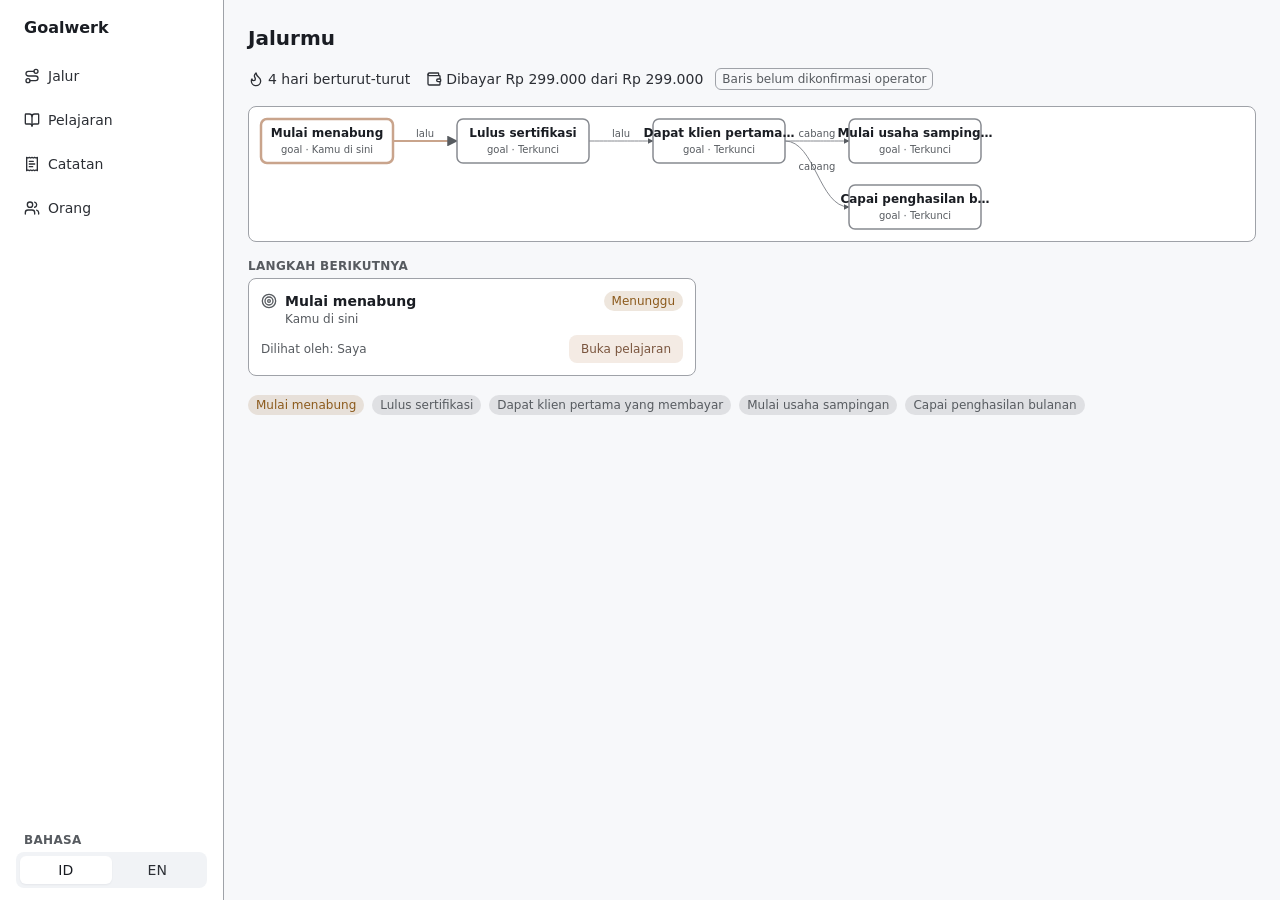
==== commit ff60f3b6: "staging: goalwerk main d7f139f 2026-10-20T02:13:51+07:00" ====
--- a/index.html
+++ b/index.html
@@ -7,8 +7,8 @@
     <link rel="manifest" href="/manifest.webmanifest" />
     <link rel="icon" href="/favicon.svg" type="image/svg+xml" />
     <link rel="apple-touch-icon" href="/icons/icon-192.png" />
-    <title>Atingo</title>
-    <script type="module" crossorigin src="/assets/index-CVxpP7HZ.js"></script>
+    <title>Goalwerk</title>
+    <script type="module" crossorigin src="/assets/index-DhKjV2cB.js"></script>
     <link rel="stylesheet" crossorigin href="/assets/index-AgLgPzCb.css">
   </head>
   <body>
